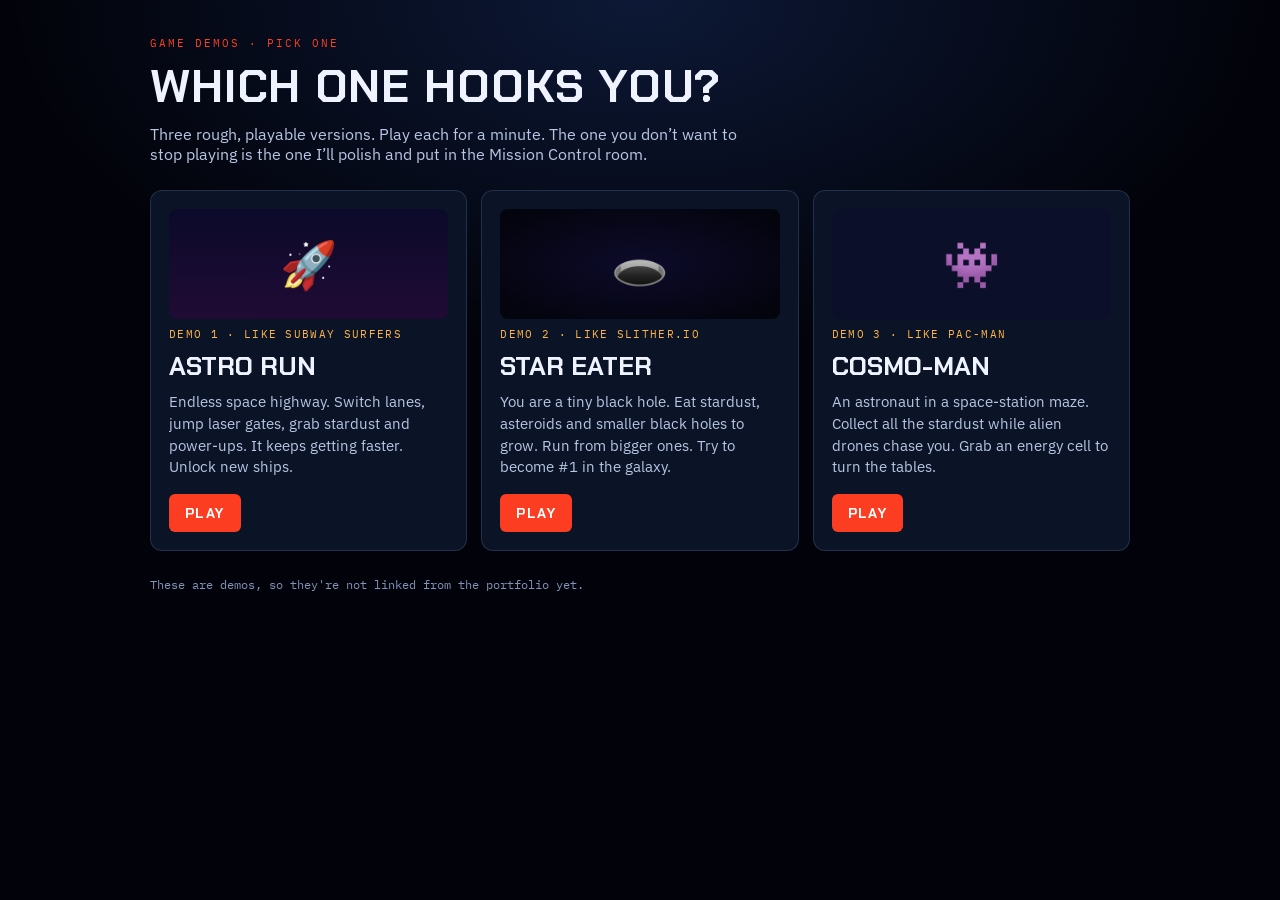
==== games/demos/index.html @ 64f2b235 "Add 3 playable game demos (Astro Run, Star Eater, Cosmo-Man) + picker page Co-Authored-By: Claude Op" ====
<!doctype html>
<html lang="en">
<head>
<meta charset="utf-8">
<meta name="viewport" content="width=device-width, initial-scale=1, viewport-fit=cover">
<title>Pick a game · FA-01 demos</title>
<meta name="robots" content="noindex">
<link rel="icon" href="/assets/favicon.svg" type="image/svg+xml">
<link rel="stylesheet" href="https://fonts.googleapis.com/css2?family=Chakra+Petch:wght@600;700&family=IBM+Plex+Mono:wght@400;600&family=IBM+Plex+Sans:wght@400;500&display=swap">
<style>
  :root { color-scheme: dark; }
  body { margin: 0; min-height: 100vh; background: radial-gradient(900px 500px at 50% 0%, rgba(61,123,255,.18), transparent 70%), #02030a; color: #eef3ff; font-family: "IBM Plex Sans", "Segoe UI", sans-serif; }
  main { max-width: 980px; margin: 0 auto; padding: 36px 16px 48px; }
  .eyebrow { font-family: "IBM Plex Mono", monospace; font-size: 11px; letter-spacing: .18em; text-transform: uppercase; color: #fc3d21; margin: 0; }
  h1 { font-family: "Chakra Petch", sans-serif; font-size: clamp(30px, 6vw, 46px); margin: 6px 0 8px; text-transform: uppercase; letter-spacing: .02em; }
  .lead { color: #b8c6e3; margin: 0 0 26px; max-width: 60ch; }
  .grid { display: grid; grid-template-columns: repeat(auto-fit, minmax(260px, 1fr)); gap: 14px; }
  a.card { display: grid; gap: 8px; align-content: start; text-decoration: none; color: inherit; background: #0a1426; border: 1px solid rgba(150,175,230,.18); border-radius: 12px; padding: 18px; transition: border-color .2s, transform .2s; }
  a.card:hover, a.card:focus-visible { border-color: #fc3d21; transform: translateY(-2px); outline: none; }
  .tag { font-family: "IBM Plex Mono", monospace; font-size: 11px; letter-spacing: .12em; color: #ffb547; text-transform: uppercase; }
  .card h2 { margin: 0; font-family: "Chakra Petch", sans-serif; font-size: 26px; text-transform: uppercase; }
  .card p { margin: 0; color: #b8c6e3; font-size: 14.5px; line-height: 1.5; }
  .play { margin-top: 8px; justify-self: start; font-family: "Chakra Petch", sans-serif; font-weight: 700; letter-spacing: .1em; text-transform: uppercase; background: #fc3d21; color: #fff; border-radius: 6px; padding: 10px 16px; font-size: 14px; }
  .art { height: 110px; border-radius: 8px; background: #050816; display: grid; place-items: center; font-size: 46px; }
  .foot { margin-top: 26px; font-family: "IBM Plex Mono", monospace; font-size: 12px; color: #8394b8; }
</style>
</head>
<body>
<main>
  <p class="eyebrow">Game demos · pick one</p>
  <h1>Which one hooks you?</h1>
  <p class="lead">Three rough, playable versions. Play each for a minute. The one you don’t want to stop playing is the one I’ll polish and put in the Mission Control room.</p>
  <div class="grid">
    <a class="card" href="/games/demos/run"><div class="art" style="background:linear-gradient(#0b0a2a,#200b35)">🚀</div><span class="tag">Demo 1 · like Subway Surfers</span><h2>Astro Run</h2><p>Endless space highway. Switch lanes, jump laser gates, grab stardust and power-ups. It keeps getting faster. Unlock new ships.</p><span class="play">Play</span></a>
    <a class="card" href="/games/demos/eat"><div class="art" style="background:radial-gradient(#0d0b2a,#02030a)">🕳️</div><span class="tag">Demo 2 · like Slither.io</span><h2>Star Eater</h2><p>You are a tiny black hole. Eat stardust, asteroids and smaller black holes to grow. Run from bigger ones. Try to become #1 in the galaxy.</p><span class="play">Play</span></a>
    <a class="card" href="/games/demos/maze"><div class="art" style="background:#0c0f2a">👾</div><span class="tag">Demo 3 · like Pac-Man</span><h2>Cosmo-Man</h2><p>An astronaut in a space-station maze. Collect all the stardust while alien drones chase you. Grab an energy cell to turn the tables.</p><span class="play">Play</span></a>
  </div>
  <p class="foot">These are demos, so they're not linked from the portfolio yet.</p>
</main>
</body>
</html>
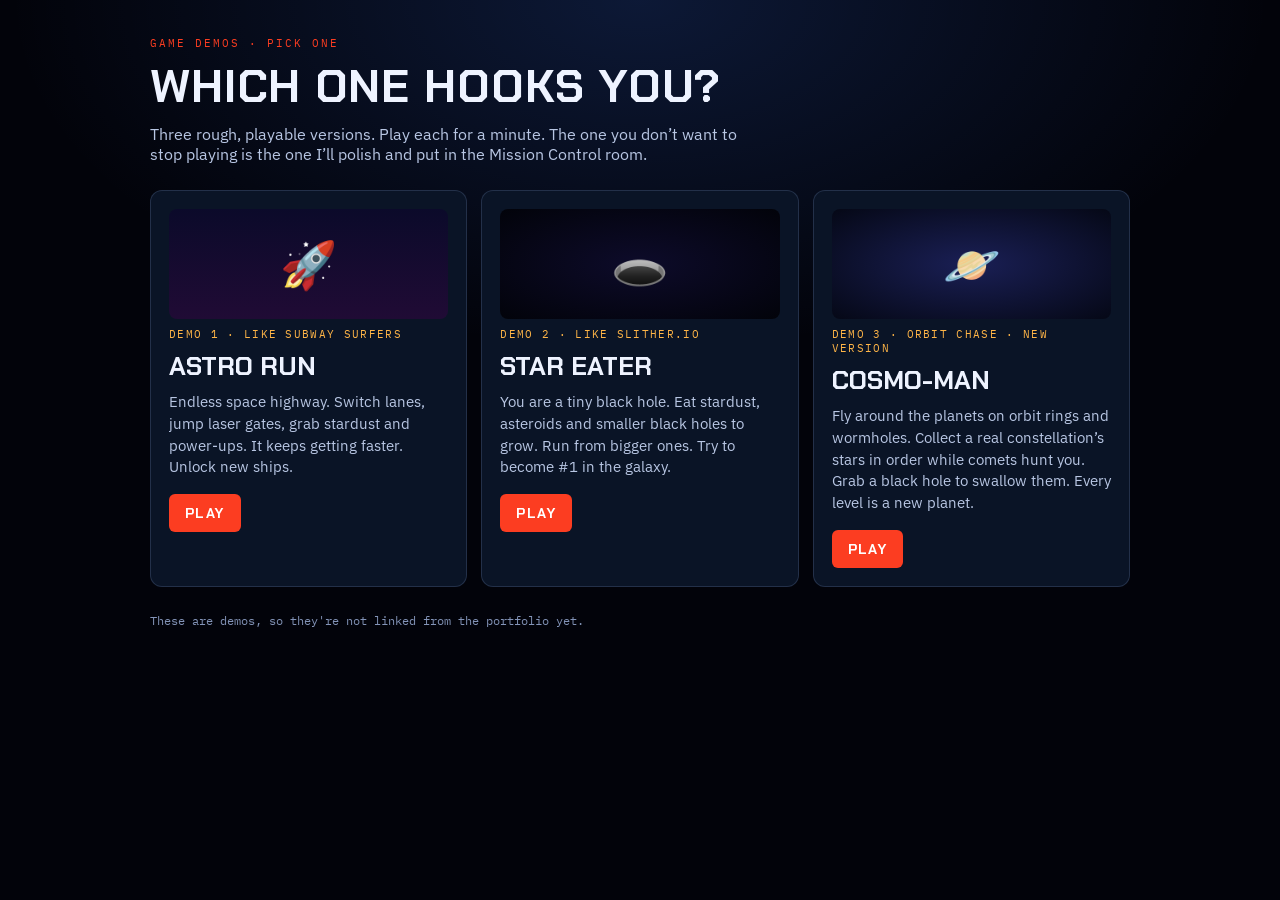
==== commit 07fa76d9: "Cosmo-Man v2: orbit map, constellations, planet levels, comets + black hole power Co-Authored-By: Cl" ====
--- a/games/demos/index.html
+++ b/games/demos/index.html
@@ -6,7 +6,7 @@
 <title>Pick a game · FA-01 demos</title>
 <meta name="robots" content="noindex">
 <link rel="icon" href="/assets/favicon.svg" type="image/svg+xml">
-<link rel="stylesheet" href="https://fonts.googleapis.com/css2?family=Chakra+Petch:wght@600;700&family=IBM+Plex+Mono:wght@400;600&family=IBM+Plex+Sans:wght@400;500&display=swap">
+<link rel="stylesheet" href="https://fonts.googleapis.com/css2?family=Chakra+Petch:wght@600;700&family=IBM+Plex+Mono:wght@400;600&family=IBM+Plex+Sans:wght@400;500&display=swap" media="print" onload="this.media='all'">
 <style>
   :root { color-scheme: dark; }
   body { margin: 0; min-height: 100vh; background: radial-gradient(900px 500px at 50% 0%, rgba(61,123,255,.18), transparent 70%), #02030a; color: #eef3ff; font-family: "IBM Plex Sans", "Segoe UI", sans-serif; }
@@ -33,7 +33,7 @@
   <div class="grid">
     <a class="card" href="/games/demos/run"><div class="art" style="background:linear-gradient(#0b0a2a,#200b35)">🚀</div><span class="tag">Demo 1 · like Subway Surfers</span><h2>Astro Run</h2><p>Endless space highway. Switch lanes, jump laser gates, grab stardust and power-ups. It keeps getting faster. Unlock new ships.</p><span class="play">Play</span></a>
     <a class="card" href="/games/demos/eat"><div class="art" style="background:radial-gradient(#0d0b2a,#02030a)">🕳️</div><span class="tag">Demo 2 · like Slither.io</span><h2>Star Eater</h2><p>You are a tiny black hole. Eat stardust, asteroids and smaller black holes to grow. Run from bigger ones. Try to become #1 in the galaxy.</p><span class="play">Play</span></a>
-    <a class="card" href="/games/demos/maze"><div class="art" style="background:#0c0f2a">👾</div><span class="tag">Demo 3 · like Pac-Man</span><h2>Cosmo-Man</h2><p>An astronaut in a space-station maze. Collect all the stardust while alien drones chase you. Grab an energy cell to turn the tables.</p><span class="play">Play</span></a>
+    <a class="card" href="/games/demos/maze"><div class="art" style="background:radial-gradient(#1a1f55,#050816)">🪐</div><span class="tag">Demo 3 · orbit chase · new version</span><h2>Cosmo-Man</h2><p>Fly around the planets on orbit rings and wormholes. Collect a real constellation’s stars in order while comets hunt you. Grab a black hole to swallow them. Every level is a new planet.</p><span class="play">Play</span></a>
   </div>
   <p class="foot">These are demos, so they're not linked from the portfolio yet.</p>
 </main>
